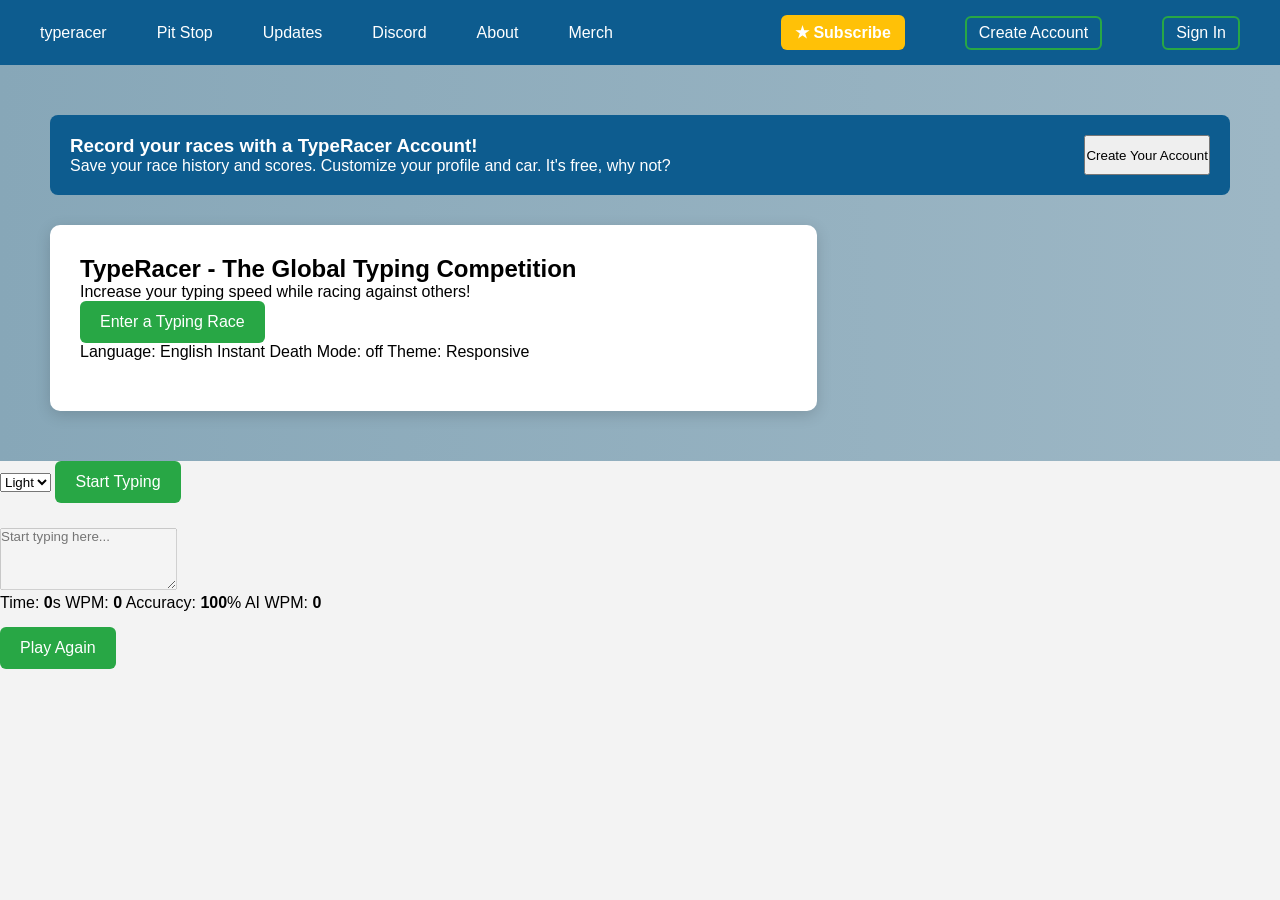
==== index.html @ 0335623c "first commit" ====
<!DOCTYPE html>
<html lang="en">
<head>
    <meta charset="UTF-8">
    <meta name="viewport" content="width=device-width, initial-scale=1.0">
    <title>TypeRacer Clone</title>
    <link rel="stylesheet" href="style.css">
</head>
<body>

<!-- NAVBAR -->
<nav class="navbar">
    <div class="nav-left">
        <div class="logo">typeracer</div>
        <a href="#">Pit Stop</a>
        <a href="#">Updates</a>
        <a href="#">Discord</a>
        <a href="#">About</a>
        <a href="#">Merch</a>
    </div>

    <div class="nav-right">
        <div class="btn-yellow">★ Subscribe</div>
        <div class="btn-outline">Create Account</div>
        <div class="btn-outline">Sign In</div>
    </div>
</nav>

<!-- HERO SECTION -->
<section class="hero">

    <div class="callout">
        <div>
            <h3>Record your races with a TypeRacer Account!</h3>
            <p>
                Save your race history and scores.
                Customize your profile and car. It's free, why not?
            </p>
        </div>
        <button>Create Your Account</button>
    </div>

    <div class="card">
        <h2>TypeRacer - The Global Typing Competition</h2>
        <p>Increase your typing speed while racing against others!</p>

        <button class="btn-green">Enter a Typing Race</button>

        <div class="bottom-links">
            <span>Language: English</span>
            <span>Instant Death Mode: off</span>
            <span>Theme: Responsive</span>
        </div>

        <div class="social">
            <div></div>
            <div></div>
            <div></div>
            <div></div>
            <div></div>
        </div>
    </div>

</section>

<!-- TYPING AREA -->
<div class="typing-area">
    <select id="themeSelect">
        <option value="light">Light</option>
        <option value="dark">Dark</option>
    </select>

    <button id="startBtn" class="btn-green" style="margin-bottom: 15px;">Start Typing</button>

    <p id="countdown" style="font-size:24px; margin:10px 0;"></p>

    <p id="textDisplay"></p>
    <textarea id="inputBox" placeholder="Start typing here..." rows="4" disabled></textarea>

    <div class="result">
        <span>Time: <strong id="time">0</strong>s</span>
        <span>WPM: <strong id="finalWpm">0</strong></span>
        <span>Accuracy: <strong id="accuracy">100</strong>%</span>
        <span>AI WPM: <strong id="aiWpm">0</strong></span>
        <span id="winner" style="font-weight:bold; margin-left:10px;"></span>
    </div>

    <button id="restartBtn" class="btn-green" style="margin-top:15px;">Play Again</button>
</div>

<script src="script.js"></script>
</body>
</html>
---- style.css ----
* {
    margin: 0;
    padding: 0;
    box-sizing: border-box;
    font-family: Arial, sans-serif;
    transition: 0.3s;
}

body {
    background: #f3f3f3;
}

/* NAVBAR */
.navbar {
    position: sticky;
    top: 0;
    background: #0d5c8f;
    color: white;
    display: flex;
    justify-content: space-between;
    padding: 15px 40px;
    align-items: center;
    z-index: 1000;
}
.navbar a{
    text-decoration: none;
    color: white;
}

.nav-left {
    display: flex;
    gap: 50px;
    align-items: center;
}

.nav-links {
    display: flex;
    gap: 20px;
}

.nav-links a {
    color: white;
    text-decoration: none;
}

.nav-links a:hover {
    color: #ffc107;
}

.nav-right {
    display: flex;
    gap: 60px;
    align-items: center;
}

button {
    cursor: pointer;
}

.btn-yellow {
    background: #ffc107;
    border: none;
    padding: 8px 14px;
    border-radius: 6px;
    font-weight: bold;
}

.btn-outline {
    background: transparent;
    border: 2px solid #28a745;
    color: white;
    padding: 6px 12px;
    border-radius: 6px;
}

.btn-green {
    background: #28a745;
    color: white;
    border: none;
    padding: 12px 20px;
    border-radius: 6px;
    font-size: 16px;
}

.btn-green:hover {
    transform: scale(1.05);
}

/* HERO */
.hero {
    background: linear-gradient(to right, #87a7b8, #9db7c5);
    padding: 50px;
    position: relative;
}

.callout {
    background: #0d5c8f;
    color: white;
    padding: 20px;
    border-radius: 8px;
    display: flex;
    justify-content: space-between;
    margin-bottom: 30px;
}

.card {
    background: white;
    padding: 30px;
    border-radius: 10px;
    width: 65%;
    box-shadow: 0 4px 15px rgba(0,0,0,0.15);
}

.social {
    margin-top: 20px;
    display: flex;
    gap: 15px;
    font-size: 22px;
}

.social i:hover {
    transform: scale(1.2);
}

.car {
    position: absolute;
    right: 50px;
    bottom: 0;
    width: 250px;
}

/* DARK MODE */
body.dark {
    background: #1e1e1e;
    color: white;
}

body.dark .card {
    background: #2a2a2a;
}

body.dark .navbar {
    background: #111;
}

/* MOBILE */
.menu-toggle {
    display: none;
}

@media(max-width: 900px) {
    .card {
        width: 100%;
    }

    .nav-links {
        display: none;
        flex-direction: column;
        background: #0d5c8f;
        position: absolute;
        top: 60px;
        right: 20px;
        padding: 15px;
    }

    .menu-toggle {
        display: block;
        background: transparent;
        border: none;
        color: white;
        font-size: 20px;
    }
}
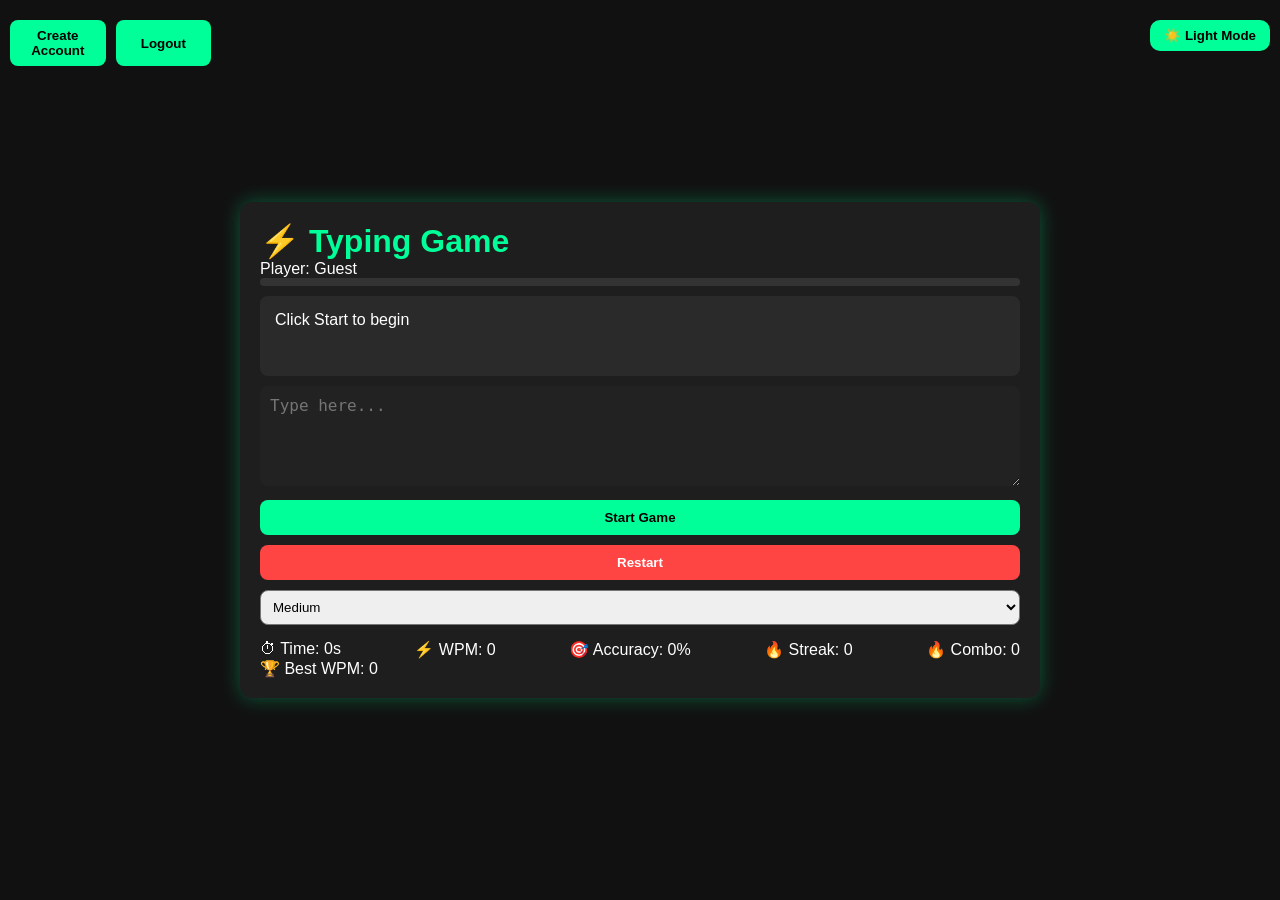
==== commit 45b15af0: "Typing game  files" ====
--- a/index.html
+++ b/index.html
@@ -2,92 +2,67 @@
 <html lang="en">
 <head>
     <meta charset="UTF-8">
-    <meta name="viewport" content="width=device-width, initial-scale=1.0">
-    <title>TypeRacer Clone</title>
+    <title>Typing Speed Game</title>
     <link rel="stylesheet" href="style.css">
 </head>
-<body>
 
-<!-- NAVBAR -->
-<nav class="navbar">
-    <div class="nav-left">
-        <div class="logo">typeracer</div>
-        <a href="#">Pit Stop</a>
-        <a href="#">Updates</a>
-        <a href="#">Discord</a>
-        <a href="#">About</a>
-        <a href="#">Merch</a>
+<body class="game-body">
+
+<!-- TOP ACTIONS -->
+<div class="top-actions">
+    <button onclick="goRegister()">Create Account</button>
+    <button onclick="logout()">Logout</button>
+</div>
+
+<!-- THEME BUTTON -->
+<div class="top-controls">
+    <button onclick="toggleTheme()" id="themeToggle">
+        ☀️ Light Mode
+    </button>
+</div>
+
+<!-- GAME CONTAINER -->
+<div class="container">
+
+    <div class="top-bar">
+        <h1>⚡ Typing Game</h1>
     </div>
 
-    <div class="nav-right">
-        <div class="btn-yellow">★ Subscribe</div>
-        <div class="btn-outline">Create Account</div>
-        <div class="btn-outline">Sign In</div>
-    </div>
-</nav>
+    <p id="userLabel">Player</p>
 
-<!-- HERO SECTION -->
-<section class="hero">
+    <div id="progressBar"></div>
 
-    <div class="callout">
-        <div>
-            <h3>Record your races with a TypeRacer Account!</h3>
-            <p>
-                Save your race history and scores.
-                Customize your profile and car. It's free, why not?
-            </p>
-        </div>
-        <button>Create Your Account</button>
+    <div id="textDisplay">Click Start to begin</div>
+
+    <textarea id="inputBox" placeholder="Type here..."></textarea>
+
+    <button id="startBtn">Start Game</button>
+    <button id="restartBtn">Restart</button>
+
+    <select id="difficulty">
+        <option value="easy">Easy</option>
+        <option value="medium" selected>Medium</option>
+        <option value="hard">Hard</option>
+    </select>
+
+    <h3 id="countdown"></h3>
+
+    <div class="stats">
+        <p>⏱ Time: <span id="time">0</span>s</p>
+        <p>⚡ WPM: <span id="wpm">0</span></p>
+        <p>🎯 Accuracy: <span id="accuracy">0</span>%</p>
+        <p>🔥 Streak: <span id="streak">0</span></p>
+        <p>🔥 Combo: <span id="combo">0</span></p>
     </div>
 
-    <div class="card">
-        <h2>TypeRacer - The Global Typing Competition</h2>
-        <p>Increase your typing speed while racing against others!</p>
+    <p>🏆 Best WPM: <span id="bestWpm">0</span></p>
 
-        <button class="btn-green">Enter a Typing Race</button>
+    <audio id="typeSound"
+        src="https://www.soundjay.com/button/sounds/button-16.mp3">
+    </audio>
 
-        <div class="bottom-links">
-            <span>Language: English</span>
-            <span>Instant Death Mode: off</span>
-            <span>Theme: Responsive</span>
-        </div>
-
-        <div class="social">
-            <div></div>
-            <div></div>
-            <div></div>
-            <div></div>
-            <div></div>
-        </div>
-    </div>
-
-</section>
-
-<!-- TYPING AREA -->
-<div class="typing-area">
-    <select id="themeSelect">
-        <option value="light">Light</option>
-        <option value="dark">Dark</option>
-    </select>
-
-    <button id="startBtn" class="btn-green" style="margin-bottom: 15px;">Start Typing</button>
-
-    <p id="countdown" style="font-size:24px; margin:10px 0;"></p>
-
-    <p id="textDisplay"></p>
-    <textarea id="inputBox" placeholder="Start typing here..." rows="4" disabled></textarea>
-
-    <div class="result">
-        <span>Time: <strong id="time">0</strong>s</span>
-        <span>WPM: <strong id="finalWpm">0</strong></span>
-        <span>Accuracy: <strong id="accuracy">100</strong>%</span>
-        <span>AI WPM: <strong id="aiWpm">0</strong></span>
-        <span id="winner" style="font-weight:bold; margin-left:10px;"></span>
-    </div>
-
-    <button id="restartBtn" class="btn-green" style="margin-top:15px;">Play Again</button>
 </div>
 
 <script src="script.js"></script>
 </body>
-</html>
+</html>
--- a/style.css
+++ b/style.css
@@ -1,173 +1,347 @@
+
+/* ===================== */
+/* RESET                 */
+/* ===================== */
 * {
     margin: 0;
     padding: 0;
     box-sizing: border-box;
-    font-family: Arial, sans-serif;
-    transition: 0.3s;
-}
-
+}
+
+/* ===================== */
+/* BASE BODY             */
+/* ===================== */
 body {
-    background: #f3f3f3;
-}
-
-/* NAVBAR */
-.navbar {
-    position: sticky;
-    top: 0;
-    background: #0d5c8f;
+    font-family: Arial;
+    background: #111;
     color: white;
+}
+
+/* ===================== */
+/* GAME CENTER           */
+/* ===================== */
+.game-body {
+    display: flex;
+    justify-content: center;
+    align-items: center;
+    height: 100vh;
+}
+
+/* ===================== */
+/* TOP ACTION BUTTONS    */
+/* ===================== */
+.top-actions {
+    position: fixed;
+    top: 10px;
+    left: 10px;
+    display: flex;
+    gap: 10px;
+    z-index: 999;
+}
+
+.top-actions button {
+    padding: 8px 12px;
+    border-radius: 8px;
+    border: none;
+    background: #00ff99;
+    color: black;
+    font-weight: bold;
+    cursor: pointer;
+}
+
+.top-actions button:hover {
+    background: #00cc77;
+}
+
+/* ===================== */
+/* THEME BUTTON (TOP RIGHT) */
+/* ===================== */
+.top-controls {
+    position: fixed;
+    top: 10px;
+    right: 10px;
+    z-index: 9999;
+}
+
+#themeToggle {
+    width: auto;
+    padding: 8px 14px;
+    border-radius: 10px;
+    border: none;
+    background: #00ff99;
+    color: black;
+    font-weight: bold;
+    cursor: pointer;
+    transition: 0.2s;
+}
+
+#themeToggle:hover {
+    background: #00cc77;
+    transform: scale(1.05);
+}
+
+/* ===================== */
+/* MAIN CONTAINER        */
+/* ===================== */
+.container {
+    width: 800px;
+    background: #1e1e1e;
+    padding: 20px;
+    border-radius: 12px;
+    box-shadow: 0 0 20px rgba(0,255,150,0.3);
+}
+
+/* ===================== */
+/* TOP BAR               */
+/* ===================== */
+.top-bar {
     display: flex;
     justify-content: space-between;
-    padding: 15px 40px;
     align-items: center;
+}
+
+h1 {
+    color: #00ff99;
+}
+
+/* ===================== */
+/* TEXT DISPLAY          */
+/* ===================== */
+#textDisplay {
+    background: #2a2a2a;
+    padding: 15px;
+    border-radius: 8px;
+    min-height: 80px;
+    margin-bottom: 10px;
+}
+
+/* ===================== */
+/* INPUT BOX             */
+/* ===================== */
+textarea {
+    width: 100%;
+    height: 100px;
+    border: none;
+    border-radius: 8px;
+    padding: 10px;
+    font-size: 16px;
+    outline: none;
+    background: #222;
+    color: white;
+}
+
+/* ===================== */
+/* BUTTONS               */
+/* ===================== */
+button {
+    width: 100%;
+    padding: 10px;
+    margin-top: 10px;
+    background: #00ff99;
+    border: none;
+    font-weight: bold;
+    cursor: pointer;
+    border-radius: 8px;
+   
+}
+
+button:hover {
+    background: #00cc77;
+}
+
+#restartBtn {
+    background: #ff4444;
+    color: white;
+}
+
+#restartBtn:hover {
+    background: #cc3333;
+}
+
+/* ===================== */
+/* STATS                 */
+/* ===================== */
+.stats {
+    display: flex;
+    justify-content: space-between;
+    margin-top: 15px;
+    flex-wrap: wrap;
+    gap: 10px;
+}
+
+/* ===================== */
+/* SELECT                */
+/* ===================== */
+select {
+    width: 100%;
+    padding: 8px;
+    margin-top: 10px;
+    border-radius: 8px;
+}
+
+/* ===================== */
+/* COUNTDOWN             */
+/* ===================== */
+#countdown {
+    text-align: center;
+    font-size: 22px;
+    color: #00ff99;
+}
+
+/* ===================== */
+/* PROGRESS BAR          */
+/* ===================== */
+#progressBar {
+    height: 8px;
+    width: 100%;
+    background: #333;
+    border-radius: 10px;
+    overflow: hidden;
+    margin-bottom: 10px;
+}
+
+#progressBar div {
+    height: 100%;
+    background: linear-gradient(90deg, #00ff99, #00ccff);
+    transition: width 0.2s ease;
+}
+
+/* ===================== */
+/* AUTH PAGES            */
+/* ===================== */
+.auth-wrapper {
+    height: 100vh;
+    display: flex;
+    justify-content: center;
+    align-items: center;
+    background: #111;
+}
+
+.auth-container {
+    width: 350px;
+    padding: 25px;
+    background: #1e1e1e;
+    border-radius: 12px;
+    box-shadow: 0 0 20px rgba(0,255,150,0.2);
+    text-align: center;
+}
+
+.auth-container input {
+    width: 100%;
+    padding: 12px;
+    margin: 10px 0;
+    border: 2px solid #333;
+    border-radius: 8px;
+    background: #2a2a2a;
+    color: white;
+    outline: none;
+}
+
+.auth-container input:focus {
+    border-color: #00ff99;
+    box-shadow: 0 0 8px #00ff99;
+}
+.auth-container a{
+    font-size: 19px;
+    color:red;
+}
+.auth-container p{
+    margin-top: 10px;
+}
+
+/* ===================== */
+/* BACK BUTTON           */
+/* ===================== */
+.back-btn {
+    position: fixed;
+    top: 20px;
+    left: 20px;
+    padding: 10px 16px;
+    background: #00ff99;
+    color: black;
+    text-decoration: none;
+    border-radius: 8px;
+    font-weight: bold;
     z-index: 1000;
-}
-.navbar a{
-    text-decoration: none;
-    color: white;
-}
-
-.nav-left {
-    display: flex;
-    gap: 50px;
+    transition: 0.2s;
+}
+
+.back-btn:hover {
+    background: #00cc77;
+    transform: scale(1.05);
+}
+
+/* ===================== */
+/* DASHBOARD             */
+/* ===================== */
+.dash-container {
+    height: 100vh;
+    display: flex;
+    justify-content: center;
     align-items: center;
 }
 
-.nav-links {
-    display: flex;
-    gap: 20px;
-}
-
-.nav-links a {
-    color: white;
-    text-decoration: none;
-}
-
-.nav-links a:hover {
-    color: #ffc107;
-}
-
-.nav-right {
-    display: flex;
-    gap: 60px;
-    align-items: center;
-}
-
-button {
-    cursor: pointer;
-}
-
-.btn-yellow {
-    background: #ffc107;
-    border: none;
-    padding: 8px 14px;
-    border-radius: 6px;
-    font-weight: bold;
-}
-
-.btn-outline {
-    background: transparent;
-    border: 2px solid #28a745;
-    color: white;
-    padding: 6px 12px;
-    border-radius: 6px;
-}
-
-.btn-green {
-    background: #28a745;
-    color: white;
-    border: none;
-    padding: 12px 20px;
-    border-radius: 6px;
+.card {
+    background: #1e1e1e;
+    padding: 25px;
+    border-radius: 16px;
+    width: 320px;
+    text-align: center;
+    box-shadow: 0 0 20px rgba(0,255,150,0.15);
+    animation: floatCard 4s ease-in-out infinite;
+}
+
+.card:hover {
+    transform: translateY(-10px) scale(1.03);
+    box-shadow: 0 0 35px rgba(0,255,150,0.35);
+}
+
+@keyframes floatCard {
+    0% { transform: translateY(0); }
+    50% { transform: translateY(-6px); }
+    100% { transform: translateY(0); }
+}
+
+/* ===================== */
+/* LIGHT MODE            */
+/* ===================== */
+body.light {
+    background: #f5f5f5;
+    color: #111;
+}
+
+body.light .container,
+body.light .auth-container,
+body.light .card {
+    background: white;
+    color: #111;
+}
+
+/* ===================== */
+/* FIXED INPUT (SAFE MODE) */
+/* ===================== */
+body.light textarea#inputBox {
+    background: #ffffff !important;
+    color: #111 !important;
+
+    border: 2px solid #00ff99;
+
+    padding: 10px;
     font-size: 16px;
-}
-
-.btn-green:hover {
-    transform: scale(1.05);
-}
-
-/* HERO */
-.hero {
-    background: linear-gradient(to right, #87a7b8, #9db7c5);
-    padding: 50px;
-    position: relative;
-}
-
-.callout {
-    background: #0d5c8f;
-    color: white;
-    padding: 20px;
-    border-radius: 8px;
-    display: flex;
-    justify-content: space-between;
-    margin-bottom: 30px;
-}
-
-.card {
-    background: white;
-    padding: 30px;
-    border-radius: 10px;
-    width: 65%;
-    box-shadow: 0 4px 15px rgba(0,0,0,0.15);
-}
-
-.social {
-    margin-top: 20px;
-    display: flex;
-    gap: 15px;
-    font-size: 22px;
-}
-
-.social i:hover {
-    transform: scale(1.2);
-}
-
-.car {
-    position: absolute;
-    right: 50px;
-    bottom: 0;
-    width: 250px;
-}
-
-/* DARK MODE */
-body.dark {
-    background: #1e1e1e;
-    color: white;
-}
-
-body.dark .card {
-    background: #2a2a2a;
-}
-
-body.dark .navbar {
-    background: #111;
-}
-
-/* MOBILE */
-.menu-toggle {
-    display: none;
-}
-
-@media(max-width: 900px) {
-    .card {
-        width: 100%;
-    }
-
-    .nav-links {
-        display: none;
-        flex-direction: column;
-        background: #0d5c8f;
-        position: absolute;
-        top: 60px;
-        right: 20px;
-        padding: 15px;
-    }
-
-    .menu-toggle {
-        display: block;
-        background: transparent;
-        border: none;
-        color: white;
-        font-size: 20px;
-    }
-}
+
+    border-radius: 8px;
+
+    box-shadow: 0 0 10px rgba(0,0,0,0.15);
+
+    width: 100%;
+}
+
+/* placeholder fix */
+body.light textarea#inputBox::placeholder {
+    color: #666;
+}
+body.light #textDisplay {
+    background: #ffffff;
+    color: #111111;
+    border: 1px solid #ddd;
+}
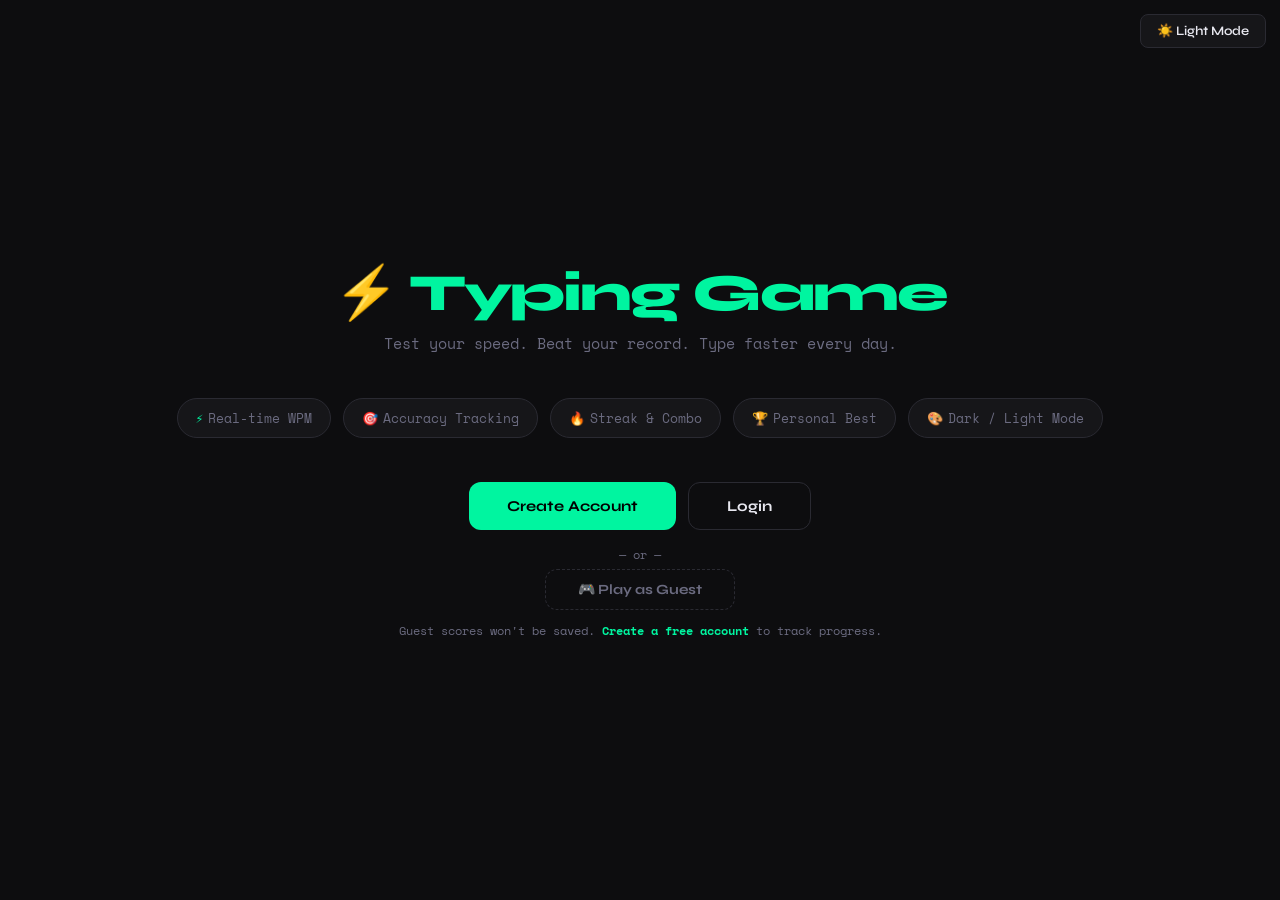
==== commit b81387b0: "Add gaming project files with fixed line endings" ====
--- a/index.html
+++ b/index.html
@@ -2,67 +2,298 @@
 <html lang="en">
 <head>
     <meta charset="UTF-8">
-    <title>Typing Speed Game</title>
+    <meta name="viewport" content="width=device-width, initial-scale=1.0">
+    <title>⚡ Typing Game</title>
     <link rel="stylesheet" href="style.css">
+    <script>if(localStorage.getItem("theme")==="light"){document.documentElement.classList.add("light-mode");}</script>
+    <style>
+        .landing-body {
+            min-height: 100vh;
+            display: flex;
+            flex-direction: column;
+            justify-content: center;
+            align-items: center;
+            padding: 40px 20px;
+            text-align: center;
+        }
+
+        .landing-logo {
+            font-size: 52px;
+            font-weight: 800;
+            color: var(--accent);
+            letter-spacing: -2px;
+            margin-bottom: 8px;
+            font-family: 'Syne', sans-serif;
+        }
+
+        .landing-tagline {
+            font-size: 15px;
+            color: var(--muted);
+            margin-bottom: 44px;
+            font-family: 'Space Mono', monospace;
+        }
+
+        .landing-features {
+            display: flex;
+            gap: 12px;
+            margin-bottom: 44px;
+            flex-wrap: wrap;
+            justify-content: center;
+        }
+
+        .feature-pill {
+            background: var(--surface);
+            border: 1px solid var(--border);
+            border-radius: 50px;
+            padding: 9px 18px;
+            font-size: 13px;
+            color: var(--muted);
+            font-family: 'Space Mono', monospace;
+        }
+
+        .feature-pill span { color: var(--accent); margin-right: 5px; }
+
+        /* Guest buttons */
+        .guest-actions {
+            display: flex;
+            gap: 12px;
+            margin-bottom: 16px;
+            flex-wrap: wrap;
+            justify-content: center;
+        }
+
+        .btn-big {
+            padding: 14px 38px;
+            font-size: 15px;
+            border-radius: 12px;
+            font-family: 'Syne', sans-serif;
+            font-weight: 700;
+            cursor: pointer;
+            transition: all 0.2s;
+            width: auto;
+            margin: 0;
+            border: none;
+        }
+
+        .btn-big.solid {
+            background: var(--accent);
+            color: #000;
+        }
+
+        .btn-big.solid:hover { filter: brightness(1.1); transform: translateY(-2px); }
+
+        .btn-big.outline {
+            background: transparent;
+            color: var(--text);
+            border: 1.5px solid var(--border);
+        }
+
+        .btn-big.outline:hover {
+            border-color: var(--accent);
+            color: var(--accent);
+            transform: translateY(-2px);
+        }
+
+        .guest-note {
+            font-size: 12px;
+            color: var(--muted);
+            font-family: 'Space Mono', monospace;
+        }
+
+        .guest-note a { color: var(--accent); text-decoration: none; font-weight: 600; }
+        .guest-note a:hover { text-decoration: underline; }
+
+        .btn-big.ghost {
+            background: transparent;
+            color: var(--muted);
+            border: 1.5px dashed var(--border);
+            font-size: 14px;
+            padding: 11px 32px;
+        }
+        .btn-big.ghost:hover {
+            border-color: var(--muted);
+            color: var(--text);
+            transform: translateY(-1px);
+        }
+
+        .divider-text {
+            font-size: 12px;
+            color: var(--muted);
+            font-family: 'Space Mono', monospace;
+            margin: 10px 0 6px;
+        }
+
+        /* Logged-in panel */
+        .welcome-panel {
+            background: var(--surface);
+            border: 1px solid var(--border);
+            border-radius: 20px;
+            padding: 36px 48px;
+            min-width: 340px;
+            box-shadow: 0 0 40px rgba(0,245,160,0.08);
+        }
+
+        .welcome-panel h2 {
+            font-size: 20px;
+            font-weight: 800;
+            color: var(--text);
+            margin-bottom: 4px;
+        }
+
+        .welcome-username {
+            font-family: 'Space Mono', monospace;
+            font-size: 14px;
+            color: var(--accent);
+            margin-bottom: 24px;
+        }
+
+        .best-stat {
+            background: var(--surface2);
+            border: 1px solid var(--border);
+            border-radius: 12px;
+            padding: 14px 20px;
+            margin-bottom: 22px;
+        }
+
+        .best-stat .label {
+            font-size: 11px;
+            color: var(--muted);
+            text-transform: uppercase;
+            letter-spacing: 0.8px;
+        }
+
+        .best-stat .value {
+            font-size: 38px;
+            font-weight: 700;
+            font-family: 'Space Mono', monospace;
+            color: var(--warn);
+            margin-top: 4px;
+        }
+
+        .logged-actions {
+            display: flex;
+            flex-direction: column;
+            gap: 10px;
+        }
+
+        .btn-play {
+            padding: 13px;
+            font-size: 15px;
+            background: var(--accent);
+            color: #000;
+            border: none;
+            border-radius: 10px;
+            font-family: 'Syne', sans-serif;
+            font-weight: 700;
+            cursor: pointer;
+            transition: all 0.2s;
+            width: 100%;
+            margin: 0;
+        }
+
+        .btn-play:hover { filter: brightness(1.1); transform: translateY(-1px); }
+
+        .btn-dash {
+            padding: 11px;
+            font-size: 14px;
+            background: transparent;
+            color: var(--text);
+            border: 1.5px solid var(--border);
+            border-radius: 10px;
+            font-family: 'Syne', sans-serif;
+            font-weight: 600;
+            cursor: pointer;
+            transition: all 0.2s;
+            width: 100%;
+            margin: 0;
+        }
+
+        .btn-dash:hover { border-color: var(--accent); color: var(--accent); }
+
+        .btn-logout-sm {
+            padding: 8px;
+            font-size: 13px;
+            background: transparent;
+            color: var(--muted);
+            border: 1px solid var(--border);
+            border-radius: 8px;
+            font-family: 'Syne', sans-serif;
+            font-weight: 600;
+            cursor: pointer;
+            transition: all 0.2s;
+            width: 100%;
+            margin: 0;
+        }
+
+        .btn-logout-sm:hover { color: var(--danger); border-color: var(--danger); }
+    </style>
 </head>
 
-<body class="game-body">
-
-<!-- TOP ACTIONS -->
-<div class="top-actions">
-    <button onclick="goRegister()">Create Account</button>
-    <button onclick="logout()">Logout</button>
-</div>
-
-<!-- THEME BUTTON -->
+<body class="landing-body">
+
+<!-- Theme Toggle -->
 <div class="top-controls">
-    <button onclick="toggleTheme()" id="themeToggle">
-        ☀️ Light Mode
-    </button>
-</div>
-
-<!-- GAME CONTAINER -->
-<div class="container">
-
-    <div class="top-bar">
-        <h1>⚡ Typing Game</h1>
+    <button onclick="toggleTheme()" id="themeToggle">☀️ Light Mode</button>
+</div>
+
+<!-- LOGO -->
+<div class="landing-logo">⚡ Typing Game</div>
+<p class="landing-tagline">Test your speed. Beat your record. Type faster every day.</p>
+
+<!-- FEATURE PILLS -->
+<div class="landing-features">
+    <div class="feature-pill"><span>⚡</span>Real-time WPM</div>
+    <div class="feature-pill"><span>🎯</span>Accuracy Tracking</div>
+    <div class="feature-pill"><span>🔥</span>Streak & Combo</div>
+    <div class="feature-pill"><span>🏆</span>Personal Best</div>
+    <div class="feature-pill"><span>🎨</span>Dark / Light Mode</div>
+</div>
+
+<!-- GUEST VIEW -->
+<div id="guestView">
+    <div class="guest-actions">
+        <button class="btn-big solid" onclick="window.location.href='register.html'">Create Account</button>
+        <button class="btn-big outline" onclick="window.location.href='login.html'">Login</button>
     </div>
-
-    <p id="userLabel">Player</p>
-
-    <div id="progressBar"></div>
-
-    <div id="textDisplay">Click Start to begin</div>
-
-    <textarea id="inputBox" placeholder="Type here..."></textarea>
-
-    <button id="startBtn">Start Game</button>
-    <button id="restartBtn">Restart</button>
-
-    <select id="difficulty">
-        <option value="easy">Easy</option>
-        <option value="medium" selected>Medium</option>
-        <option value="hard">Hard</option>
-    </select>
-
-    <h3 id="countdown"></h3>
-
-    <div class="stats">
-        <p>⏱ Time: <span id="time">0</span>s</p>
-        <p>⚡ WPM: <span id="wpm">0</span></p>
-        <p>🎯 Accuracy: <span id="accuracy">0</span>%</p>
-        <p>🔥 Streak: <span id="streak">0</span></p>
-        <p>🔥 Combo: <span id="combo">0</span></p>
+    <p class="divider-text">— or —</p>
+    <button class="btn-big ghost" onclick="window.location.href='game.html'">🎮 Play as Guest</button>
+    <p class="guest-note" style="margin-top:12px;">Guest scores won't be saved. <a href="register.html">Create a free account</a> to track progress.</p>
+</div>
+
+<!-- LOGGED-IN VIEW -->
+<div id="loggedView" style="display:none;">
+    <div class="welcome-panel">
+        <h2>Welcome back!</h2>
+        <p class="welcome-username" id="welcomeUser"></p>
+        <div class="best-stat">
+            <div class="label">🏆 Your Best WPM</div>
+            <div class="value" id="welcomeBestWpm">—</div>
+        </div>
+        <div class="logged-actions">
+            <button class="btn-play"  onclick="window.location.href='game.html'">▶ Play Game</button>
+            <button class="btn-dash"  onclick="window.location.href='dashboard.html'">📊 Dashboard</button>
+            <button class="btn-logout-sm" onclick="doLogout()">🚪 Logout</button>
+        </div>
     </div>
-
-    <p>🏆 Best WPM: <span id="bestWpm">0</span></p>
-
-    <audio id="typeSound"
-        src="https://www.soundjay.com/button/sounds/button-16.mp3">
-    </audio>
-
 </div>
 
 <script src="script.js"></script>
+<script>
+    // Decide which view to show
+    const loggedUser = localStorage.getItem("loggedUser");
+
+    if (loggedUser) {
+        document.getElementById("guestView").style.display  = "none";
+        document.getElementById("loggedView").style.display = "block";
+        document.getElementById("welcomeUser").textContent  = "👤 " + loggedUser;
+        const best = localStorage.getItem("bestWpm_" + loggedUser) || "—";
+        document.getElementById("welcomeBestWpm").textContent = best;
+    }
+
+    function doLogout() {
+        localStorage.removeItem("loggedUser");
+        window.location.reload();
+    }
+</script>
 </body>
-</html>+</html>
--- a/style.css
+++ b/style.css
@@ -1,30 +1,142 @@
+/* ===================== */
+/* FONTS                 */
+/* ===================== */
+@import url('https://fonts.googleapis.com/css2?family=Space+Mono:wght@400;700&family=Syne:wght@400;600;700;800&display=swap');
 
 /* ===================== */
 /* RESET                 */
 /* ===================== */
-* {
+*, *::before, *::after {
     margin: 0;
     padding: 0;
     box-sizing: border-box;
 }
 
 /* ===================== */
+/* CSS VARIABLES         */
+/* ===================== */
+:root {
+    --bg: #0d0d0f;
+    --surface: #161619;
+    --surface2: #1f1f24;
+    --border: #2a2a32;
+    --accent: #00f5a0;
+    --accent2: #00c8ff;
+    --danger: #ff4d6d;
+    --warn: #ffd166;
+    --text: #e8e8f0;
+    --muted: #6b6b80;
+    --radius: 12px;
+    --shadow: 0 0 40px rgba(0,245,160,0.08);
+}
+
+body.light {
+    --bg: #f0f0f5;
+    --surface: #ffffff;
+    --surface2: #f5f5fa;
+    --border: #dddde8;
+    --text: #111118;
+    --muted: #77778a;
+    --shadow: 0 0 40px rgba(0,0,0,0.08);
+}
+
+/* Applied immediately via JS before body renders */
+html.light-mode body,
+html.light-mode {
+    background: #f0f0f5;
+}
+
+/* Light mode - fix any elements with hardcoded dark colors */
+body.light textarea {
+    background: #ffffff;
+    color: #111118;
+    border-color: #dddde8;
+}
+
+body.light textarea:focus {
+    border-color: var(--accent);
+}
+
+body.light select {
+    background: #ffffff;
+    color: #111118;
+    border-color: #dddde8;
+}
+
+body.light #textDisplay {
+    background: #f5f5fa;
+    color: #111118;
+    border-color: #dddde8;
+}
+
+body.light .stat-box {
+    background: #f5f5fa;
+    border-color: #dddde8;
+}
+
+body.light .feature-pill {
+    background: #ffffff;
+    border-color: #dddde8;
+}
+
+body.light .modal-box {
+    background: #ffffff;
+}
+
+body.light .modal-stat {
+    background: #f5f5fa;
+    border-color: #dddde8;
+}
+
+body.light .welcome-panel,
+body.light .best-stat {
+    background: #ffffff;
+    border-color: #dddde8;
+}
+
+body.light .best-stat {
+    background: #f5f5fa;
+}
+
+body.light .top-actions button,
+body.light #themeToggle,
+body.light .back-btn {
+    background: #ffffff;
+    color: #111118;
+    border-color: #dddde8;
+}
+
+body.light .dash-card {
+    background: #ffffff;
+    border-color: #dddde8;
+}
+
+/* ===================== */
 /* BASE BODY             */
 /* ===================== */
 body {
-    font-family: Arial;
-    background: #111;
-    color: white;
-}
-
-/* ===================== */
-/* GAME CENTER           */
+    font-family: 'Syne', sans-serif;
+    background: var(--bg);
+    color: var(--text);
+    min-height: 100vh;
+    transition: background 0.3s, color 0.3s;
+}
+
+/* ===================== */
+/* SCROLLBAR             */
+/* ===================== */
+::-webkit-scrollbar { width: 6px; }
+::-webkit-scrollbar-track { background: var(--bg); }
+::-webkit-scrollbar-thumb { background: var(--border); border-radius: 4px; }
+
+/* ===================== */
+/* GAME BODY             */
 /* ===================== */
 .game-body {
     display: flex;
     justify-content: center;
-    align-items: center;
-    height: 100vh;
+    align-items: flex-start;
+    padding: 80px 20px 40px;
 }
 
 /* ===================== */
@@ -32,63 +144,73 @@
 /* ===================== */
 .top-actions {
     position: fixed;
-    top: 10px;
-    left: 10px;
+    top: 14px;
+    left: 14px;
     display: flex;
-    gap: 10px;
+    gap: 8px;
     z-index: 999;
 }
 
 .top-actions button {
-    padding: 8px 12px;
+    padding: 8px 14px;
     border-radius: 8px;
-    border: none;
-    background: #00ff99;
-    color: black;
-    font-weight: bold;
+    border: 1px solid var(--border);
+    background: var(--surface);
+    color: var(--text);
+    font-family: 'Syne', sans-serif;
+    font-size: 13px;
+    font-weight: 600;
     cursor: pointer;
+    transition: all 0.2s;
 }
 
 .top-actions button:hover {
-    background: #00cc77;
-}
-
-/* ===================== */
-/* THEME BUTTON (TOP RIGHT) */
+    border-color: var(--accent);
+    color: var(--accent);
+}
+
+/* ===================== */
+/* THEME TOGGLE          */
 /* ===================== */
 .top-controls {
     position: fixed;
-    top: 10px;
-    right: 10px;
+    top: 14px;
+    right: 14px;
     z-index: 9999;
 }
 
 #themeToggle {
     width: auto;
-    padding: 8px 14px;
-    border-radius: 10px;
-    border: none;
-    background: #00ff99;
-    color: black;
-    font-weight: bold;
+    padding: 8px 16px;
+    border-radius: 8px;
+    border: 1px solid var(--border);
+    background: var(--surface);
+    color: var(--text);
+    font-family: 'Syne', sans-serif;
+    font-size: 13px;
+    font-weight: 600;
     cursor: pointer;
-    transition: 0.2s;
+    margin-top: 0;
+    transition: all 0.2s;
 }
 
 #themeToggle:hover {
-    background: #00cc77;
-    transform: scale(1.05);
+    border-color: var(--accent);
+    color: var(--accent);
+    transform: none;
 }
 
 /* ===================== */
 /* MAIN CONTAINER        */
 /* ===================== */
 .container {
-    width: 800px;
-    background: #1e1e1e;
-    padding: 20px;
-    border-radius: 12px;
-    box-shadow: 0 0 20px rgba(0,255,150,0.3);
+    width: 100%;
+    max-width: 820px;
+    background: var(--surface);
+    padding: 28px 32px;
+    border-radius: 18px;
+    border: 1px solid var(--border);
+    box-shadow: var(--shadow);
 }
 
 /* ===================== */
@@ -98,21 +220,58 @@
     display: flex;
     justify-content: space-between;
     align-items: center;
+    margin-bottom: 6px;
 }
 
 h1 {
-    color: #00ff99;
+    font-size: 26px;
+    font-weight: 800;
+    color: var(--accent);
+    letter-spacing: -0.5px;
+}
+
+#userLabel {
+    font-size: 13px;
+    color: var(--muted);
+    margin-bottom: 14px;
+    font-family: 'Space Mono', monospace;
+}
+
+/* ===================== */
+/* PROGRESS BAR          */
+/* ===================== */
+#progressBar {
+    height: 5px;
+    width: 100%;
+    background: var(--surface2);
+    border-radius: 10px;
+    overflow: hidden;
+    margin-bottom: 14px;
+}
+
+#progressBar div {
+    height: 100%;
+    background: linear-gradient(90deg, var(--accent), var(--accent2));
+    border-radius: 10px;
+    transition: width 0.15s ease;
 }
 
 /* ===================== */
 /* TEXT DISPLAY          */
 /* ===================== */
 #textDisplay {
-    background: #2a2a2a;
-    padding: 15px;
-    border-radius: 8px;
-    min-height: 80px;
-    margin-bottom: 10px;
+    background: var(--surface2);
+    border: 1px solid var(--border);
+    padding: 18px 20px;
+    border-radius: var(--radius);
+    min-height: 90px;
+    margin-bottom: 12px;
+    font-family: 'Space Mono', monospace;
+    font-size: 17px;
+    line-height: 1.7;
+    letter-spacing: 0.3px;
+    color: var(--muted);
+    transition: background 0.3s;
 }
 
 /* ===================== */
@@ -120,133 +279,412 @@
 /* ===================== */
 textarea {
     width: 100%;
-    height: 100px;
+    height: 90px;
+    border: 1.5px solid var(--border);
+    border-radius: var(--radius);
+    padding: 14px 16px;
+    font-size: 16px;
+    font-family: 'Space Mono', monospace;
+    outline: none;
+    background: var(--surface2);
+    color: var(--text);
+    resize: none;
+    transition: border-color 0.2s, box-shadow 0.2s;
+}
+
+textarea:focus {
+    border-color: var(--accent);
+    box-shadow: 0 0 0 3px rgba(0,245,160,0.1);
+}
+
+textarea::placeholder {
+    color: var(--muted);
+}
+
+textarea:disabled {
+    opacity: 0.45;
+    cursor: not-allowed;
+}
+
+/* ===================== */
+/* GAME CONTROLS ROW     */
+/* ===================== */
+.game-controls {
+    display: flex;
+    gap: 10px;
+    margin-top: 12px;
+    align-items: center;
+}
+
+.game-controls select {
+    flex: 1;
+    padding: 10px 14px;
+    border-radius: var(--radius);
+    border: 1.5px solid var(--border);
+    background: var(--surface2);
+    color: var(--text);
+    font-family: 'Syne', sans-serif;
+    font-size: 14px;
+    font-weight: 600;
+    cursor: pointer;
+    outline: none;
+    transition: border-color 0.2s;
+    margin: 0;
+    width: auto;
+}
+
+.game-controls select:focus {
+    border-color: var(--accent);
+}
+
+/* ===================== */
+/* BUTTONS               */
+/* ===================== */
+button {
+    padding: 10px 20px;
+    background: var(--accent);
+    color: #000;
     border: none;
-    border-radius: 8px;
-    padding: 10px;
-    font-size: 16px;
-    outline: none;
-    background: #222;
+    font-family: 'Syne', sans-serif;
+    font-weight: 700;
+    font-size: 14px;
+    cursor: pointer;
+    border-radius: var(--radius);
+    transition: all 0.2s;
+    width: auto;
+    margin-top: 0;
+}
+
+button:hover {
+    filter: brightness(1.1);
+    transform: translateY(-1px);
+}
+
+button:active {
+    transform: translateY(0);
+}
+
+#startBtn {
+    flex: 2;
+    background: var(--accent);
+    color: #000;
+}
+
+#restartBtn {
+    flex: 1;
+    background: transparent;
+    color: var(--danger);
+    border: 1.5px solid var(--danger);
+}
+
+#restartBtn:hover {
+    background: var(--danger);
     color: white;
-}
-
-/* ===================== */
-/* BUTTONS               */
-/* ===================== */
-button {
-    width: 100%;
-    padding: 10px;
-    margin-top: 10px;
-    background: #00ff99;
-    border: none;
-    font-weight: bold;
-    cursor: pointer;
-    border-radius: 8px;
-   
-}
-
-button:hover {
-    background: #00cc77;
-}
-
-#restartBtn {
-    background: #ff4444;
-    color: white;
-}
-
-#restartBtn:hover {
-    background: #cc3333;
-}
-
-/* ===================== */
-/* STATS                 */
+    filter: none;
+}
+
+/* ===================== */
+/* COUNTDOWN             */
+/* ===================== */
+#countdown {
+    text-align: center;
+    font-size: 48px;
+    font-weight: 800;
+    color: var(--accent);
+    min-height: 60px;
+    line-height: 60px;
+    margin: 6px 0;
+    font-family: 'Space Mono', monospace;
+    animation: pulse 0.5s ease;
+}
+
+@keyframes pulse {
+    0% { transform: scale(1.4); opacity: 0; }
+    100% { transform: scale(1); opacity: 1; }
+}
+
+/* ===================== */
+/* STATS GRID            */
 /* ===================== */
 .stats {
+    display: grid;
+    grid-template-columns: repeat(5, 1fr);
+    gap: 8px;
+    margin-top: 16px;
+}
+
+.stat-box {
+    background: var(--surface2);
+    border: 1px solid var(--border);
+    border-radius: 10px;
+    padding: 10px 8px;
+    text-align: center;
+}
+
+.stat-box .stat-label {
+    font-size: 11px;
+    color: var(--muted);
+    text-transform: uppercase;
+    letter-spacing: 0.8px;
+    display: block;
+    margin-bottom: 4px;
+}
+
+.stat-box .stat-value {
+    font-family: 'Space Mono', monospace;
+    font-size: 20px;
+    font-weight: 700;
+    color: var(--accent);
+}
+
+/* ===================== */
+/* BEST WPM BANNER       */
+/* ===================== */
+.best-banner {
+    margin-top: 12px;
+    text-align: center;
+    font-size: 13px;
+    color: var(--muted);
+    font-family: 'Space Mono', monospace;
+}
+
+.best-banner span {
+    color: var(--warn);
+    font-weight: 700;
+}
+
+/* ===================== */
+/* RESULT MODAL          */
+/* ===================== */
+.modal-overlay {
+    display: none;
+    position: fixed;
+    inset: 0;
+    background: rgba(0,0,0,0.75);
+    backdrop-filter: blur(6px);
+    z-index: 10000;
+    justify-content: center;
+    align-items: center;
+}
+
+.modal-overlay.show {
     display: flex;
-    justify-content: space-between;
-    margin-top: 15px;
-    flex-wrap: wrap;
+    animation: fadeIn 0.25s ease;
+}
+
+@keyframes fadeIn {
+    from { opacity: 0; }
+    to { opacity: 1; }
+}
+
+.modal-box {
+    background: var(--surface);
+    border: 1px solid var(--border);
+    border-radius: 20px;
+    padding: 36px 40px;
+    width: 400px;
+    text-align: center;
+    box-shadow: 0 0 60px rgba(0,245,160,0.15);
+    animation: slideUp 0.3s ease;
+}
+
+@keyframes slideUp {
+    from { transform: translateY(20px); opacity: 0; }
+    to { transform: translateY(0); opacity: 1; }
+}
+
+.modal-box h2 {
+    font-size: 22px;
+    font-weight: 800;
+    margin-bottom: 6px;
+    color: var(--accent);
+}
+
+.modal-box .modal-sub {
+    font-size: 13px;
+    color: var(--muted);
+    margin-bottom: 24px;
+}
+
+.modal-stats {
+    display: grid;
+    grid-template-columns: 1fr 1fr;
+    gap: 12px;
+    margin-bottom: 24px;
+}
+
+.modal-stat {
+    background: var(--surface2);
+    border-radius: 10px;
+    padding: 14px;
+    border: 1px solid var(--border);
+}
+
+.modal-stat .label {
+    font-size: 11px;
+    color: var(--muted);
+    text-transform: uppercase;
+    letter-spacing: 0.8px;
+}
+
+.modal-stat .value {
+    font-family: 'Space Mono', monospace;
+    font-size: 28px;
+    font-weight: 700;
+    color: var(--text);
+    margin-top: 4px;
+}
+
+.modal-stat.highlight .value {
+    color: var(--accent);
+}
+
+.modal-actions {
+    display: flex;
     gap: 10px;
 }
 
-/* ===================== */
-/* SELECT                */
+.modal-actions button {
+    flex: 1;
+    padding: 12px;
+    font-size: 14px;
+}
+
+.modal-actions .btn-play-again {
+    background: var(--accent);
+    color: #000;
+}
+
+.modal-actions .btn-close {
+    background: transparent;
+    color: var(--muted);
+    border: 1.5px solid var(--border);
+}
+
+.modal-actions .btn-close:hover {
+    border-color: var(--muted);
+    color: var(--text);
+    filter: none;
+}
+
+.new-record-badge {
+    display: inline-block;
+    background: var(--warn);
+    color: #000;
+    font-size: 11px;
+    font-weight: 700;
+    padding: 3px 10px;
+    border-radius: 20px;
+    margin-bottom: 16px;
+    letter-spacing: 0.5px;
+    text-transform: uppercase;
+}
+
+/* ===================== */
+/* SELECT (global)       */
 /* ===================== */
 select {
     width: 100%;
-    padding: 8px;
+    padding: 10px 14px;
     margin-top: 10px;
-    border-radius: 8px;
-}
-
-/* ===================== */
-/* COUNTDOWN             */
-/* ===================== */
-#countdown {
-    text-align: center;
-    font-size: 22px;
-    color: #00ff99;
-}
-
-/* ===================== */
-/* PROGRESS BAR          */
-/* ===================== */
-#progressBar {
-    height: 8px;
-    width: 100%;
-    background: #333;
-    border-radius: 10px;
-    overflow: hidden;
-    margin-bottom: 10px;
-}
-
-#progressBar div {
-    height: 100%;
-    background: linear-gradient(90deg, #00ff99, #00ccff);
-    transition: width 0.2s ease;
+    border-radius: var(--radius);
+    border: 1.5px solid var(--border);
+    background: var(--surface2);
+    color: var(--text);
+    font-family: 'Syne', sans-serif;
+    font-size: 14px;
+    font-weight: 600;
+    cursor: pointer;
+    outline: none;
 }
 
 /* ===================== */
 /* AUTH PAGES            */
 /* ===================== */
 .auth-wrapper {
-    height: 100vh;
+    min-height: 100vh;
     display: flex;
     justify-content: center;
     align-items: center;
-    background: #111;
+    padding: 20px;
 }
 
 .auth-container {
-    width: 350px;
-    padding: 25px;
-    background: #1e1e1e;
-    border-radius: 12px;
-    box-shadow: 0 0 20px rgba(0,255,150,0.2);
+    width: 100%;
+    max-width: 380px;
+    padding: 36px 32px;
+    background: var(--surface);
+    border-radius: 18px;
+    border: 1px solid var(--border);
+    box-shadow: var(--shadow);
     text-align: center;
+}
+
+.auth-container h2 {
+    font-size: 22px;
+    font-weight: 800;
+    margin-bottom: 8px;
+    color: var(--text);
+}
+
+.auth-subtitle {
+    font-size: 13px;
+    color: var(--muted);
+    margin-bottom: 24px;
 }
 
 .auth-container input {
     width: 100%;
+    padding: 12px 14px;
+    margin: 6px 0;
+    border: 1.5px solid var(--border);
+    border-radius: 10px;
+    background: var(--surface2);
+    color: var(--text);
+    font-family: 'Syne', sans-serif;
+    font-size: 14px;
+    outline: none;
+    transition: border-color 0.2s, box-shadow 0.2s;
+}
+
+.auth-container input:focus {
+    border-color: var(--accent);
+    box-shadow: 0 0 0 3px rgba(0,245,160,0.1);
+}
+
+.auth-container input::placeholder {
+    color: var(--muted);
+}
+
+.auth-container button {
+    width: 100%;
     padding: 12px;
-    margin: 10px 0;
-    border: 2px solid #333;
-    border-radius: 8px;
-    background: #2a2a2a;
-    color: white;
-    outline: none;
-}
-
-.auth-container input:focus {
-    border-color: #00ff99;
-    box-shadow: 0 0 8px #00ff99;
-}
-.auth-container a{
-    font-size: 19px;
-    color:red;
-}
-.auth-container p{
+    margin-top: 14px;
+    font-size: 15px;
+}
+
+.auth-container p {
+    margin-top: 14px;
+    font-size: 13px;
+    color: var(--muted);
+}
+
+.auth-container a {
+    color: var(--accent);
+    font-size: 13px;
+    text-decoration: none;
+    font-weight: 600;
+}
+
+.auth-container a:hover {
+    text-decoration: underline;
+}
+
+#errorMsg, #resetMsg {
+    font-size: 13px;
     margin-top: 10px;
+    min-height: 20px;
+    font-family: 'Space Mono', monospace;
 }
 
 /* ===================== */
@@ -254,94 +692,129 @@
 /* ===================== */
 .back-btn {
     position: fixed;
-    top: 20px;
-    left: 20px;
-    padding: 10px 16px;
-    background: #00ff99;
-    color: black;
+    top: 16px;
+    left: 16px;
+    padding: 8px 16px;
+    background: var(--surface);
+    border: 1px solid var(--border);
+    color: var(--text);
     text-decoration: none;
     border-radius: 8px;
-    font-weight: bold;
+    font-family: 'Syne', sans-serif;
+    font-size: 13px;
+    font-weight: 600;
     z-index: 1000;
-    transition: 0.2s;
+    transition: all 0.2s;
 }
 
 .back-btn:hover {
-    background: #00cc77;
-    transform: scale(1.05);
+    border-color: var(--accent);
+    color: var(--accent);
+    transform: none;
 }
 
 /* ===================== */
 /* DASHBOARD             */
 /* ===================== */
-.dash-container {
-    height: 100vh;
+.dash-body {
+    min-height: 100vh;
     display: flex;
+    flex-direction: column;
     justify-content: center;
     align-items: center;
-}
-
-.card {
-    background: #1e1e1e;
-    padding: 25px;
-    border-radius: 16px;
-    width: 320px;
+    padding: 20px;
+    gap: 20px;
+}
+
+.dash-header {
     text-align: center;
-    box-shadow: 0 0 20px rgba(0,255,150,0.15);
-    animation: floatCard 4s ease-in-out infinite;
-}
-
-.card:hover {
-    transform: translateY(-10px) scale(1.03);
-    box-shadow: 0 0 35px rgba(0,255,150,0.35);
-}
-
-@keyframes floatCard {
-    0% { transform: translateY(0); }
-    50% { transform: translateY(-6px); }
-    100% { transform: translateY(0); }
-}
-
-/* ===================== */
-/* LIGHT MODE            */
-/* ===================== */
-body.light {
-    background: #f5f5f5;
-    color: #111;
-}
-
-body.light .container,
-body.light .auth-container,
-body.light .card {
-    background: white;
-    color: #111;
-}
-
-/* ===================== */
-/* FIXED INPUT (SAFE MODE) */
-/* ===================== */
-body.light textarea#inputBox {
-    background: #ffffff !important;
-    color: #111 !important;
-
-    border: 2px solid #00ff99;
-
-    padding: 10px;
-    font-size: 16px;
-
-    border-radius: 8px;
-
-    box-shadow: 0 0 10px rgba(0,0,0,0.15);
-
+    margin-bottom: 10px;
+}
+
+.dash-header h1 {
+    font-size: 30px;
+    margin-bottom: 4px;
+}
+
+.dash-header p {
+    color: var(--muted);
+    font-size: 14px;
+    font-family: 'Space Mono', monospace;
+}
+
+.dash-grid {
+    display: grid;
+    grid-template-columns: repeat(3, 1fr);
+    gap: 14px;
     width: 100%;
-}
-
-/* placeholder fix */
-body.light textarea#inputBox::placeholder {
-    color: #666;
-}
-body.light #textDisplay {
-    background: #ffffff;
-    color: #111111;
-    border: 1px solid #ddd;
-}+    max-width: 560px;
+}
+
+.dash-card {
+    background: var(--surface);
+    border: 1px solid var(--border);
+    border-radius: 14px;
+    padding: 20px 16px;
+    text-align: center;
+    transition: border-color 0.2s, transform 0.2s;
+}
+
+.dash-card:hover {
+    border-color: var(--accent);
+    transform: translateY(-3px);
+}
+
+.dash-card .dash-icon {
+    font-size: 26px;
+    margin-bottom: 8px;
+}
+
+.dash-card .dash-stat-label {
+    font-size: 11px;
+    color: var(--muted);
+    text-transform: uppercase;
+    letter-spacing: 0.8px;
+}
+
+.dash-card .dash-stat-value {
+    font-family: 'Space Mono', monospace;
+    font-size: 28px;
+    font-weight: 700;
+    color: var(--accent);
+    margin-top: 4px;
+}
+
+.dash-actions {
+    display: flex;
+    gap: 10px;
+    width: 100%;
+    max-width: 560px;
+}
+
+.dash-actions button {
+    flex: 1;
+    padding: 14px;
+    font-size: 15px;
+}
+
+.btn-logout {
+    background: transparent !important;
+    color: var(--danger) !important;
+    border: 1.5px solid var(--danger) !important;
+}
+
+.btn-logout:hover {
+    background: var(--danger) !important;
+    color: white !important;
+}
+
+/* ===================== */
+/* RESPONSIVE            */
+/* ===================== */
+@media (max-width: 600px) {
+    .container { padding: 20px 16px; }
+    .stats { grid-template-columns: repeat(3, 1fr); }
+    .dash-grid { grid-template-columns: repeat(2, 1fr); }
+    .modal-box { width: 90%; padding: 28px 20px; }
+    .top-actions button { font-size: 11px; padding: 7px 10px; }
+}
